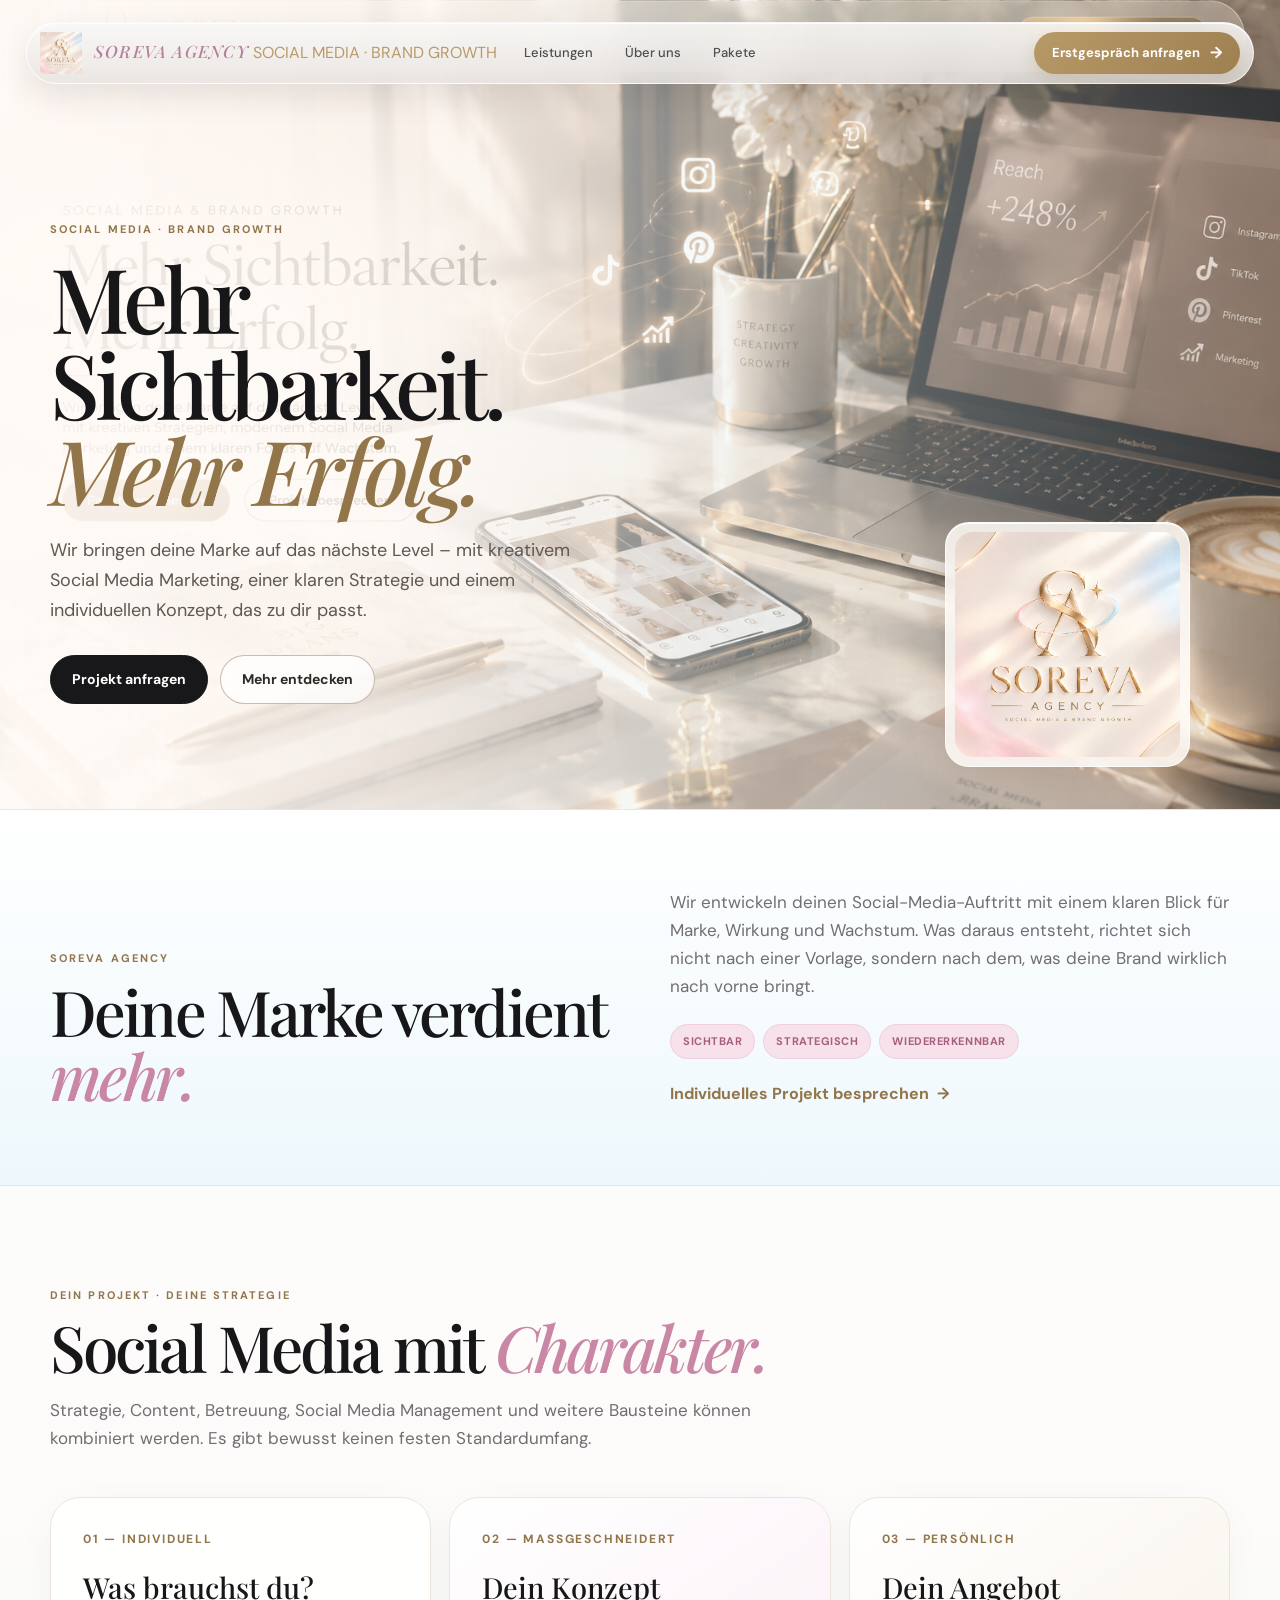
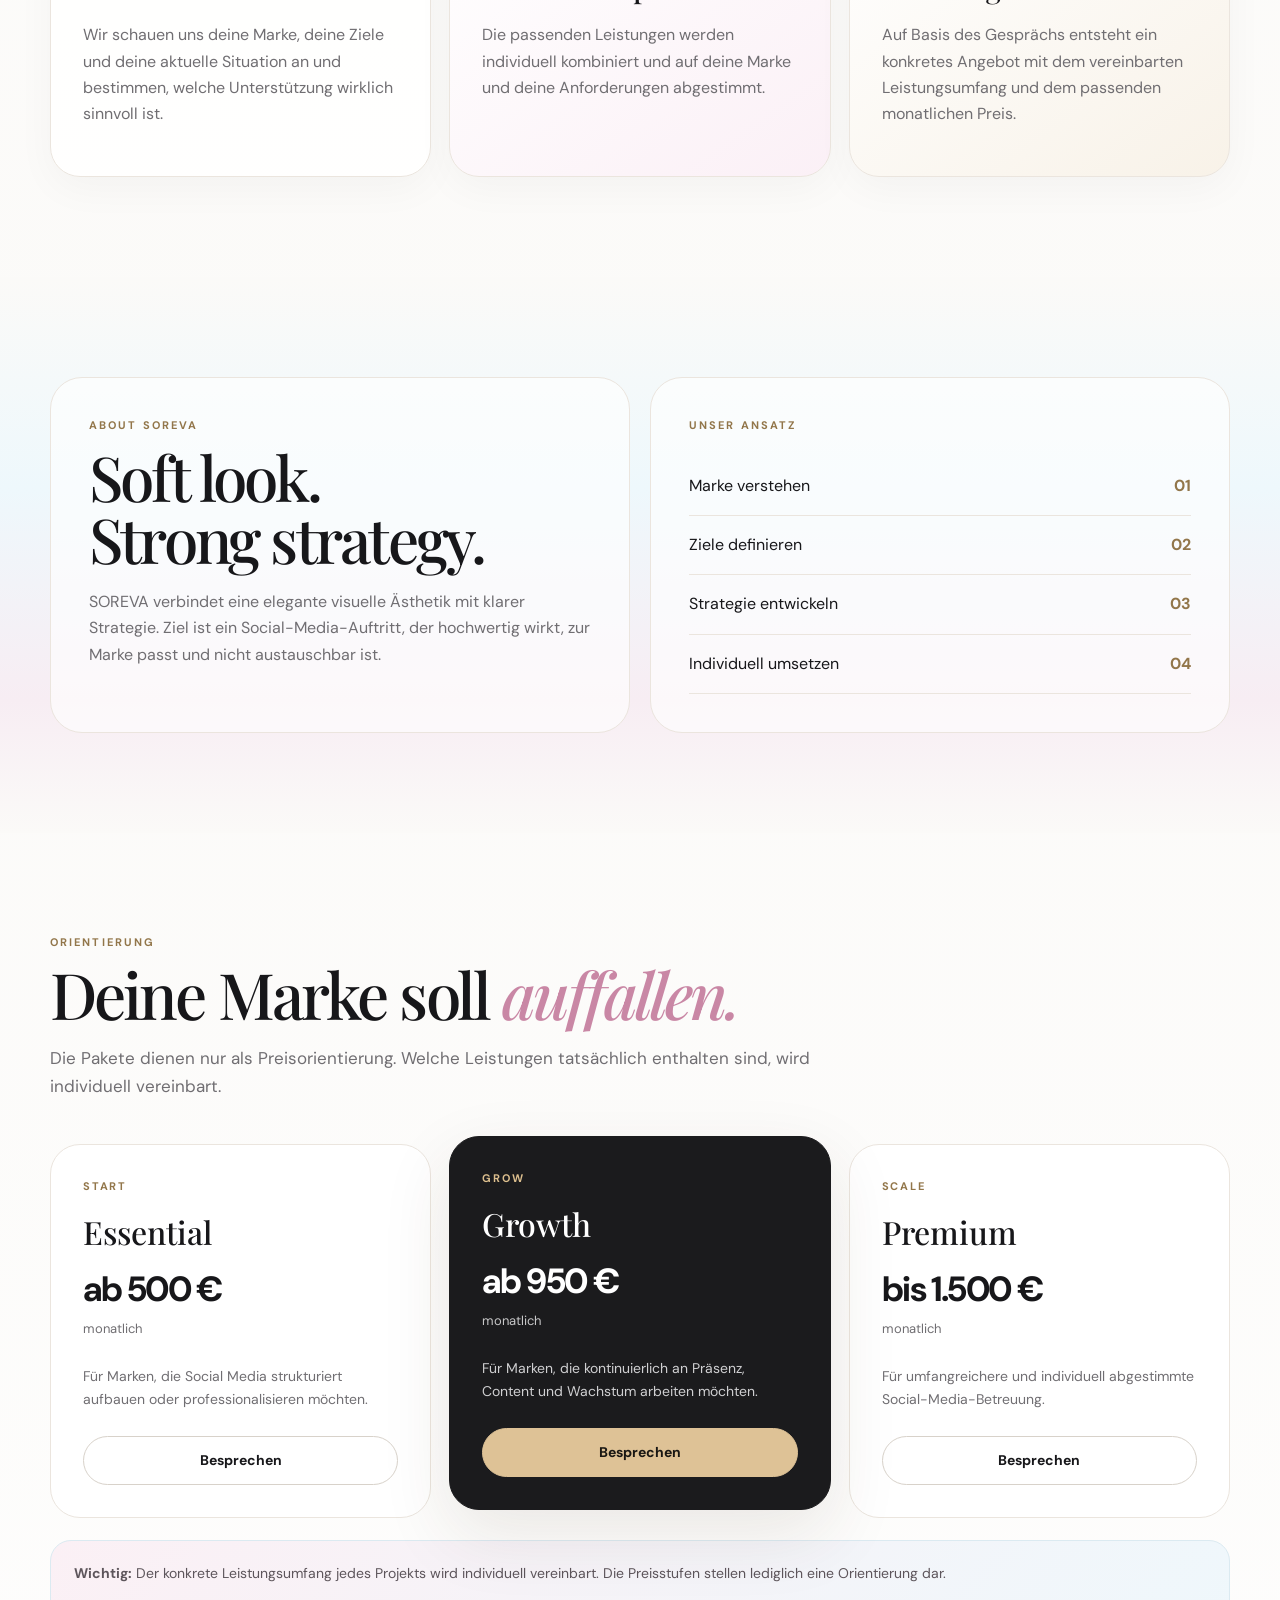
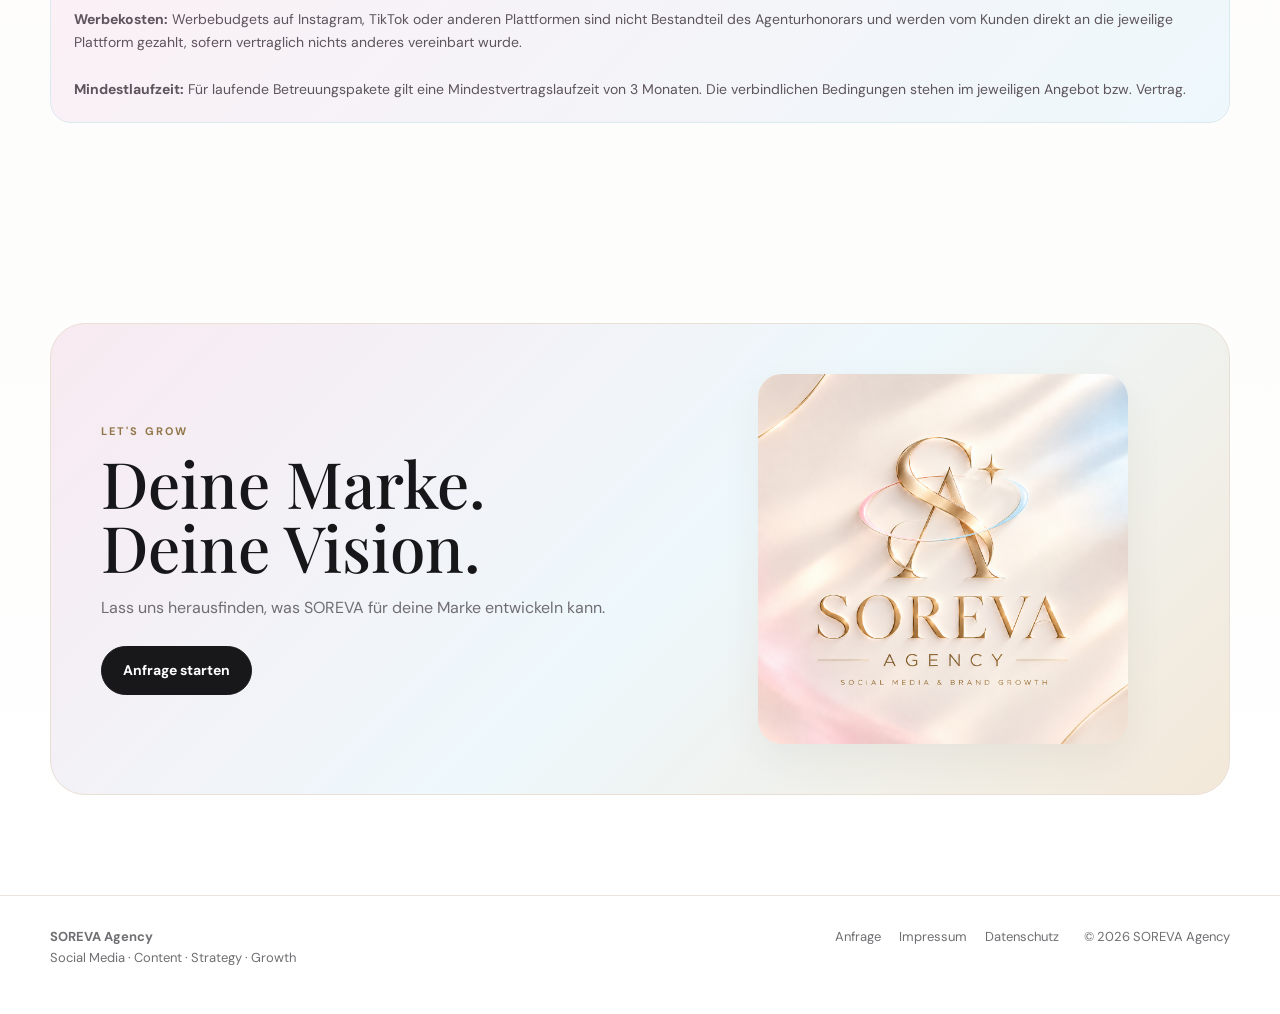
==== index.html @ 7d2bedf1 "Add files via upload" ====
<!DOCTYPE html>
<html lang="de">
<head>
    <meta charset="UTF-8">
    <meta name="viewport" content="width=device-width, initial-scale=1.0">

    <title>SOREVA Agency | Social Media & Brand Growth</title>

    <meta
        name="description"
        content="SOREVA Agency – individuelle Social-Media- und Brand-Growth-Lösungen."
    >

    <link rel="preconnect" href="https://fonts.googleapis.com">
    <link rel="preconnect" href="https://fonts.gstatic.com" crossorigin>

    <link
        href="https://fonts.googleapis.com/css2?family=DM+Sans:wght@400;500;600;700&family=Playfair+Display:ital,wght@0,500;0,600;1,500&display=swap"
        rel="stylesheet"
    >

    <link rel="stylesheet" href="style.css">
</head>

<body>

<header class="navbar">
    <div class="container nav-shell">
        <a href="index.html" class="brand" aria-label="SOREVA Agency Startseite">
            <img
                src="assets/soreva-logo.png"
                alt="SOREVA Logo"
                class="brand-logo"
            >
            <span class="brand-copy">
                <span class="brand-name">SOREVA AGENCY</span>
                <span class="brand-tagline">SOCIAL MEDIA · BRAND GROWTH</span>
            </span>
        </a>

        <nav class="nav-links" aria-label="Hauptnavigation">
            <a href="index.html#leistungen">Leistungen</a>
            <a href="index.html#ueber-uns">Über uns</a>
            <a href="index.html#pakete">Pakete</a>
            <a href="anfrage.html" class="nav-request">Anfrage</a>
        </nav>

        <a href="anfrage.html" class="nav-cta">
            Erstgespräch anfragen <span>→</span>
        </a>
    </div>
</header>


<main>

    <!-- HERO -->
    <section class="hero hero-image">

        <div class="hero-image-layer"></div>
        <div class="hero-overlay"></div>

        <div class="container hero-grid">

            <div class="hero-content">

                <div class="eyebrow">
                    SOCIAL MEDIA · BRAND GROWTH
                </div>

                <h1>
                    Mehr Sichtbarkeit.
                    <em>Mehr Erfolg.</em>
                </h1>

                <p class="hero-text">
                    Wir bringen deine Marke auf das nächste Level –
                    mit kreativem Social Media Marketing, einer klaren Strategie
                    und einem individuellen Konzept, das zu dir passt.
                </p>

                <div class="hero-buttons">

                    <a href="anfrage.html" class="button button-dark">
                        Projekt anfragen
                    </a>

                    <a href="#leistungen" class="button button-light">
                        Mehr entdecken
                    </a>

                </div>

            </div>

        </div>

        <div class="hero-logo-panel">
            <img
                src="assets/soreva-logo.png"
                alt="SOREVA Agency Logo"
            >
        </div>

    </section>


    <!-- INTRO -->
    <section class="section intro-section">

        <div class="container intro-grid">

            <div>
                <div class="eyebrow">
                    SOREVA AGENCY
                </div>

                <h2>
                    Deine Marke verdient
                    <span class="rose-word">mehr.</span>
                </h2>
            </div>

            <div>
                <p class="lead">
                    Wir entwickeln deinen Social-Media-Auftritt mit einem klaren
                    Blick für Marke, Wirkung und Wachstum. Was daraus entsteht,
                    richtet sich nicht nach einer Vorlage, sondern nach dem,
                    was deine Brand wirklich nach vorne bringt.
                </p>

                <div class="rose-highlight-row">
                    <span>sichtbar</span>
                    <span>strategisch</span>
                    <span>wiedererkennbar</span>
                </div>

                <a href="anfrage.html" class="text-link">
                    Individuelles Projekt besprechen <span>→</span>
                </a>
            </div>

        </div>

    </section>


    <!-- LEISTUNGEN -->
    <section class="section" id="leistungen">

        <div class="container">

            <div class="section-heading">

                <div class="eyebrow">
                    DEIN PROJEKT · DEINE STRATEGIE
                </div>

                <h2>
                    Social Media mit
                    <span class="rose-word">Charakter.</span>
                </h2>

                <p>
                    Strategie, Content, Betreuung, Social Media Management
                    und weitere Bausteine können kombiniert werden.
                    Es gibt bewusst keinen festen Standardumfang.
                </p>

            </div>


            <div class="service-grid">

                <article class="service-card">

                    <div class="service-number">
                        01 — INDIVIDUELL
                    </div>

                    <h3>
                        Was brauchst du?
                    </h3>

                    <p>
                        Wir schauen uns deine Marke, deine Ziele und
                        deine aktuelle Situation an und bestimmen,
                        welche Unterstützung wirklich sinnvoll ist.
                    </p>

                </article>


                <article class="service-card service-card-pink">

                    <div class="service-number">
                        02 — MASSGESCHNEIDERT
                    </div>

                    <h3>
                        Dein Konzept
                    </h3>

                    <p>
                        Die passenden Leistungen werden individuell
                        kombiniert und auf deine Marke und deine
                        Anforderungen abgestimmt.
                    </p>

                </article>


                <article class="service-card service-card-beige">

                    <div class="service-number">
                        03 — PERSÖNLICH
                    </div>

                    <h3>
                        Dein Angebot
                    </h3>

                    <p>
                        Auf Basis des Gesprächs entsteht ein konkretes
                        Angebot mit dem vereinbarten Leistungsumfang
                        und dem passenden monatlichen Preis.
                    </p>

                </article>

            </div>

        </div>

    </section>


    <!-- ABOUT -->
    <section class="about-section" id="ueber-uns">

        <div class="container about-grid">

            <div class="about-box about-main">

                <div class="eyebrow">
                    ABOUT SOREVA
                </div>

                <h2>
                    Soft look.
                    <br>
                    Strong strategy.
                </h2>

                <p>
                    SOREVA verbindet eine elegante visuelle Ästhetik
                    mit klarer Strategie. Ziel ist ein Social-Media-Auftritt,
                    der hochwertig wirkt, zur Marke passt und nicht austauschbar ist.
                </p>

            </div>


            <div class="about-box">

                <div class="eyebrow">
                    UNSER ANSATZ
                </div>

                <div class="focus-list">

                    <div>
                        <span>Marke verstehen</span>
                        <strong>01</strong>
                    </div>

                    <div>
                        <span>Ziele definieren</span>
                        <strong>02</strong>
                    </div>

                    <div>
                        <span>Strategie entwickeln</span>
                        <strong>03</strong>
                    </div>

                    <div>
                        <span>Individuell umsetzen</span>
                        <strong>04</strong>
                    </div>

                </div>

            </div>

        </div>

    </section>


    <!-- PAKETE -->
    <section class="section" id="pakete">

        <div class="container">

            <div class="section-heading">

                <div class="eyebrow">
                    ORIENTIERUNG
                </div>

                <h2>
                    Deine Marke soll
                    <span class="rose-word">auffallen.</span>
                </h2>

                <p>
                    Die Pakete dienen nur als Preisorientierung.
                    Welche Leistungen tatsächlich enthalten sind,
                    wird individuell vereinbart.
                </p>

            </div>


            <div class="package-grid">

                <article class="package-card">

                    <div class="package-label">
                        START
                    </div>

                    <h3>
                        Essential
                    </h3>

                    <div class="price">
                        ab 500 €
                    </div>

                    <div class="price-info">
                        monatlich
                    </div>

                    <p>
                        Für Marken, die Social Media strukturiert
                        aufbauen oder professionalisieren möchten.
                    </p>

                    <a href="anfrage.html?paket=Essential" class="button button-outline">
                        Besprechen
                    </a>

                </article>


                <article class="package-card package-featured">

                    <div class="package-label">
                        GROW
                    </div>

                    <h3>
                        Growth
                    </h3>

                    <div class="price">
                        ab 950 €
                    </div>

                    <div class="price-info">
                        monatlich
                    </div>

                    <p>
                        Für Marken, die kontinuierlich an Präsenz,
                        Content und Wachstum arbeiten möchten.
                    </p>

                    <a href="anfrage.html?paket=Growth" class="button button-gold">
                        Besprechen
                    </a>

                </article>


                <article class="package-card">

                    <div class="package-label">
                        SCALE
                    </div>

                    <h3>
                        Premium
                    </h3>

                    <div class="price">
                        bis 1.500 €
                    </div>

                    <div class="price-info">
                        monatlich
                    </div>

                    <p>
                        Für umfangreichere und individuell abgestimmte
                        Social-Media-Betreuung.
                    </p>

                    <a href="anfrage.html?paket=Premium" class="button button-outline">
                        Besprechen
                    </a>

                </article>

            </div>


            <div class="important-info">

                <strong>Wichtig:</strong>

                Der konkrete Leistungsumfang jedes Projekts wird
                individuell vereinbart. Die Preisstufen stellen lediglich
                eine Orientierung dar.

                <br><br>

                <strong>Werbekosten:</strong>

                Werbebudgets auf Instagram, TikTok oder anderen Plattformen
                sind nicht Bestandteil des Agenturhonorars und werden vom
                Kunden direkt an die jeweilige Plattform gezahlt, sofern
                vertraglich nichts anderes vereinbart wurde.

                <br><br>

                <strong>Mindestlaufzeit:</strong>

                Für laufende Betreuungspakete gilt eine Mindestvertragslaufzeit
                von 3 Monaten. Die verbindlichen Bedingungen stehen im
                jeweiligen Angebot bzw. Vertrag.

            </div>

        </div>

    </section>


    <!-- CTA -->
    <section class="cta-section" id="kontakt">

        <div class="container">

            <div class="cta-card">

                <div>

                    <div class="eyebrow">
                        LET'S GROW
                    </div>

                    <h2>
                        Deine Marke.
                        <br>
                        Deine Vision.
                    </h2>

                    <p>
                        Lass uns herausfinden, was SOREVA für
                        deine Marke entwickeln kann.
                    </p>

                    <a href="anfrage.html" class="button button-dark">
                        Anfrage starten
                    </a>

                </div>


                <div class="cta-logo">

                    <img
                        src="assets/soreva-logo.png"
                        alt="SOREVA Agency Logo"
                    >

                </div>

            </div>

        </div>

    </section>

</main>


<footer class="footer">

    <div class="container footer-inner">

        <div>

            <strong>SOREVA Agency</strong>

            <br>

            Social Media · Content · Strategy · Growth

        </div>


        <div class="footer-nav">

            <a href="anfrage.html">
                Anfrage
            </a>

            <a href="impressum.html">
                Impressum
            </a>

            <a href="datenschutz.html">
                Datenschutz
            </a>

        </div>


        <div>
            © <span id="year"></span> SOREVA Agency
        </div>

    </div>

</footer>


<script src="script.js"></script>

</body>
</html>
---- style.css ----
:root {
    --white: #ffffff;
    --ivory: #fbfaf8;
    --ink: #17171a;
    --gray: #706e72;

    --gold: #b99b6a;
    --gold-dark: #92764a;

    --champagne: #eee1ce;

    --pink: #f4dce8;
    --pink-light: #fbf0f5;

    --blue: #dbeaf2;

    --line: #ebe5de;

    --shadow:
        0 25px 70px rgba(67, 47, 26, 0.10);
}


* {
    box-sizing: border-box;
    margin: 0;
    padding: 0;
}


html {
    scroll-behavior: smooth;
}


body {
    min-height: 100vh;

    background:
        linear-gradient(
            180deg,
            #ffffff 0%,
            #fbfaf8 48%,
            #ffffff 100%
        );

    color: var(--ink);

    font-family:
        "DM Sans",
        Arial,
        sans-serif;

    line-height: 1.65;
}


a {
    text-decoration: none;
    color: inherit;
}


.container {
    width: min(
        1180px,
        calc(100% - 36px)
    );

    margin-inline: auto;
}


/* -------------------------
   NAV
------------------------- */

.navbar {
    position: sticky;
    top: 0;
    z-index: 50;

    background:
        rgba(255, 255, 255, 0.90);

    backdrop-filter: blur(16px);

    border-bottom:
        1px solid rgba(235, 229, 222, 0.85);
}


.nav-inner {
    min-height: 82px;

    display: flex;

    align-items: center;

    justify-content: space-between;

    gap: 24px;
}


.brand {
    display: inline-flex;
    align-items: center;
}


.brand-logo {
    width: 150px;
    height: 62px;

    display: block;

    object-fit: contain;
    object-position: center;
}


.nav-links {
    display: flex;

    align-items: center;

    gap: 28px;

    font-size: 14px;
}


.nav-links a {
    transition: .2s ease;
}


.nav-links a:hover {
    color: var(--gold-dark);
}


/* -------------------------
   BUTTONS
------------------------- */

.button {
    display: inline-flex;

    align-items: center;
    justify-content: center;

    min-height: 46px;

    padding:
        12px 21px;

    border-radius: 999px;

    border: 1px solid transparent;

    font-size: 14px;

    font-weight: 700;

    cursor: pointer;

    transition:
        transform .2s ease,
        box-shadow .2s ease,
        background .2s ease;
}


.button:hover {
    transform: translateY(-2px);
}


.button-dark {
    color: white;

    background: #18181a;

    border-color: #18181a;
}


.button-dark:hover {
    box-shadow:
        0 12px 28px rgba(0, 0, 0, .13);
}


.button-outline {
    background:
        rgba(255, 255, 255, .82);

    border-color:
        #d8d2ca;
}


.button-gold {
    color: #191713;

    background: #dec296;

    border-color: #dec296;
}


/* -------------------------
   TYPOGRAPHY
------------------------- */

.eyebrow {
    font-size: 11px;

    letter-spacing: .19em;

    text-transform: uppercase;

    color: var(--gold-dark);

    font-weight: 700;
}


h1,
h2,
h3 {
    font-family:
        "Playfair Display",
        Georgia,
        serif;

    font-weight: 500;
}


.text-link {
    display: inline-flex;

    align-items: center;

    gap: 8px;

    margin-top: 20px;

    color: var(--gold-dark);

    font-weight: 700;
}


.text-link span {
    transition: transform .2s ease;
}


.text-link:hover span {
    transform: translateX(5px);
}


/* -------------------------
   HERO
------------------------- */

.hero {
    position: relative;

    overflow: hidden;

    min-height: 720px;

    padding:
        90px 0
        85px;
}


.hero-grid {
    position: relative;

    z-index: 2;

    display: grid;

    grid-template-columns:
        1fr 1fr;

    gap: 55px;

    align-items: center;
}


.hero-content {
    padding-top: 10px;
}


.hero h1 {
    max-width: 780px;

    margin:
        16px 0
        24px;

    font-size:
        clamp(54px, 7vw, 91px);

    line-height: .96;

    letter-spacing:
        -.055em;
}


.hero h1 em {
    display: block;

    color:
        var(--gold-dark);

    font-style: italic;
}


.hero-text {
    max-width: 620px;

    color: var(--gray);

    font-size: 18px;
}


.hero-buttons {
    display: flex;

    flex-wrap: wrap;

    gap: 12px;

    margin-top: 30px;
}


.hero-mini {
    display: flex;

    flex-wrap: wrap;

    gap: 20px;

    margin-top: 28px;

    color: #7a746b;

    font-size: 13px;
}


.hero-mini div {
    display: flex;

    align-items: center;

    gap: 8px;
}


.hero-mini span {
    color: var(--gold);
}


/* -------------------------
   HERO VISUAL
------------------------- */

.hero-visual {
    position: relative;

    width:
        min(510px, 94vw);

    aspect-ratio:
        1 / 1;

    margin-inline: auto;

    border-radius: 50%;

    overflow: hidden;

    background:
        radial-gradient(
            circle at 30% 27%,
            rgba(255, 255, 255, .98),
            transparent 23%
        ),
        radial-gradient(
            circle at 72% 71%,
            rgba(244, 214, 228, .80),
            transparent 34%
        ),
        radial-gradient(
            circle at 45% 52%,
            rgba(239, 225, 209, .90),
            transparent 52%
        ),
        linear-gradient(
            145deg,
            #fffdfb,
            #f7eee9 55%,
            #eee1df
        );

    box-shadow:
        inset
            0 0 0 1px
            rgba(255, 255, 255, .95),
        0 35px 90px
            rgba(85, 61, 38, .13);
}


.hero-visual::before {
    content: "";

    position: absolute;

    inset: 7%;

    border:
        1px solid
        rgba(185, 155, 106, .29);

    border-radius: 50%;
}


.hero-visual::after {
    content: "";

    position: absolute;

    inset: 16%;

    border:
        1px solid
        rgba(255, 255, 255, .94);

    border-radius: 50%;
}


.hero-decor {
    position: absolute;

    border-radius: 50%;

    filter:
        blur(2px);

    pointer-events: none;
}


.decor-top {
    width: 500px;
    height: 500px;

    right: -200px;
    top: -210px;

    background:
        radial-gradient(
            circle,
            rgba(242, 215, 229, .65),
            transparent 69%
        );
}


.decor-bottom {
    width: 420px;
    height: 420px;

    left: -190px;
    bottom: -230px;

    background:
        radial-gradient(
            circle,
            rgba(220, 236, 244, .60),
            transparent 69%
        );
}


.visual-orbit {
    position: absolute;

    left: 50%;
    top: 50%;

    border-radius: 50%;

    transform-origin: center;
}


.orbit-gold {
    width: 73%;
    height: 29%;

    transform:
        translate(-50%, -50%)
        rotate(21deg);

    border:
        2px solid
        rgba(185, 155, 106, .88);
}


.orbit-pink {
    width: 73%;
    height: 29%;

    transform:
        translate(-50%, -50%)
        rotate(-23deg);

    border:
        2px solid
        rgba(244, 184, 214, .85);
}


.orbit-blue {
    width: 63%;
    height: 25%;

    transform:
        translate(-50%, -50%)
        rotate(67deg);

    border:
        2px solid
        rgba(179, 218, 240, .88);
}


.visual-glow {
    position: absolute;

    border-radius: 50%;
}


.glow-pink {
    width: 240px;
    height: 240px;

    left: -15px;
    top: 10px;

    background:
        radial-gradient(
            circle,
            rgba(247, 203, 222, .62),
            transparent 70%
        );
}


.glow-blue {
    width: 280px;
    height: 280px;

    right: -25px;
    bottom: -5px;

    background:
        radial-gradient(
            circle,
            rgba(205, 227, 241, .70),
            transparent 71%
        );
}


.visual-monogram {
    position: absolute;

    inset: 0;

    display: flex;

    align-items: center;

    justify-content: center;

    font-family:
        "Playfair Display",
        serif;

    font-size:
        clamp(100px, 13vw, 155px);

    color:
        #ad8d5c;

    text-shadow:
        1px 1px 0 #faecd7,
        0 12px 30px
            rgba(111, 82, 45, .17);
}


.visual-monogram span:first-child {
    z-index: 2;

    transform:
        translate(19px, -18px)
        rotate(-6deg);
}


.visual-monogram span:last-child {
    transform:
        translate(-17px, 24px)
        rotate(7deg);

    color:
        #d0ad73;
}


.spark {
    position: absolute;

    color:
        #a98249;

    text-shadow:
        0 4px 16px
            rgba(133, 98, 48, .18);
}


.spark-1 {
    top: 23%;
    right: 21%;

    font-size: 33px;
}


.spark-2 {
    left: 21%;
    bottom: 24%;

    font-size: 20px;
}


.spark-3 {
    left: 14%;
    top: 42%;

    font-size: 17px;
}


.visual-caption {
    position: absolute;

    left: 50%;
    bottom: 12%;

    transform:
        translateX(-50%);

    width: 84%;

    text-align: center;

    color:
        #906f40;
}


.visual-caption span {
    display: block;

    font-family:
        "Playfair Display",
        serif;

    font-size: 23px;

    letter-spacing:
        .23em;
}


.visual-caption small {
    display: block;

    margin-top: 4px;

    font-size: 8px;

    letter-spacing:
        .22em;

    color:
        #9d8768;
}


/* -------------------------
   SECTIONS
------------------------- */

.section {
    padding:
        100px 0;
}


.intro-section {
    padding-top: 78px;
    padding-bottom: 78px;

    border-top:
        1px solid var(--line);

    border-bottom:
        1px solid var(--line);
}


.intro-grid {
    display: grid;

    grid-template-columns:
        1fr 1fr;

    gap: 60px;

    align-items: end;
}


.intro-grid h2 {
    max-width: 650px;

    margin-top: 11px;

    font-size:
        clamp(40px, 5vw, 63px);

    line-height: 1.02;

    letter-spacing:
        -.045em;
}


.lead {
    color:
        var(--gray);

    font-size: 17px;
}


/* -------------------------
   SECTION HEADING
------------------------- */

.section-heading {
    max-width: 760px;

    margin-bottom: 44px;
}


.section-heading h2 {
    margin:
        10px 0
        17px;

    font-size:
        clamp(42px, 5vw, 66px);

    line-height:
        1.02;

    letter-spacing:
        -.045em;
}


.section-heading p {
    color:
        var(--gray);

    font-size: 17px;
}


/* -------------------------
   SERVICES
------------------------- */

.service-grid {
    display: grid;

    grid-template-columns:
        repeat(3, 1fr);

    gap: 18px;
}


.service-card {
    min-height: 280px;

    padding: 32px;

    border:
        1px solid var(--line);

    border-radius:
        30px;

    background:
        rgba(255, 255, 255, .90);

    box-shadow:
        0 12px 40px rgba(41, 29, 15, .035);
}


.service-card-pink {
    background:
        linear-gradient(
            145deg,
            #fff,
            #fbf0f6
        );
}


.service-card-beige {
    background:
        linear-gradient(
            145deg,
            #fff,
            #f8f2e8
        );
}


.service-number {
    color:
        var(--gold-dark);

    font-size: 12px;

    letter-spacing:
        .15em;

    font-weight: 700;
}


.service-card h3 {
    margin:
        15px 0
        10px;

    font-size: 29px;
}


.service-card p {
    color:
        var(--gray);
}


/* -------------------------
   ABOUT
------------------------- */

.about-section {
    padding:
        100px 0;

    background:
        linear-gradient(
            180deg,
            #fbfaf8,
            #f7edf3 62%,
            #fbfaf8
        );
}


.about-grid {
    display: grid;

    grid-template-columns:
        1fr 1fr;

    gap: 20px;
}


.about-box {
    padding: 38px;

    border:
        1px solid var(--line);

    border-radius:
        32px;

    background:
        rgba(255, 255, 255, .65);
}


.about-main h2 {
    margin:
        12px 0
        18px;

    font-size:
        clamp(42px, 5vw, 62px);

    line-height:
        1.01;

    letter-spacing:
        -.045em;
}


.about-box p {
    max-width: 650px;

    color:
        var(--gray);

    font-size: 16px;
}


.focus-list {
    margin-top: 23px;
}


.focus-list div {
    display: flex;

    justify-content: space-between;

    gap: 20px;

    padding:
        16px 0;

    border-bottom:
        1px solid var(--line);
}


.focus-list strong {
    color:
        var(--gold-dark);
}


/* -------------------------
   PACKAGES
------------------------- */

.package-grid {
    display: grid;

    grid-template-columns:
        repeat(3, 1fr);

    gap: 18px;
}


.package-card {
    min-height: 365px;

    display: flex;

    flex-direction: column;

    padding: 32px;

    border:
        1px solid var(--line);

    border-radius:
        30px;

    background:
        #fff;
}


.package-featured {
    color:
        #fff;

    background:
        #1b1b1d;

    border-color:
        #1b1b1d;

    box-shadow:
        var(--shadow);

    transform:
        translateY(-8px);
}


.package-label {
    color:
        var(--gold-dark);

    font-size: 11px;

    letter-spacing:
        .16em;

    font-weight: 700;
}


.package-featured .package-label {
    color:
        #ddbf8e;
}


.package-card h3 {
    margin:
        11px 0
        2px;

    font-size:
        32px;
}


.price {
    font-size:
        35px;

    font-weight: 700;

    letter-spacing:
        -.04em;
}


.price-info {
    color:
        var(--gray);

    font-size: 13px;
}


.package-featured .price-info {
    color:
        #c7c7c8;
}


.package-card p {
    margin:
        25px 0
        25px;

    color:
        var(--gray);

    font-size: 14px;
}


.package-featured p {
    color:
        #d0d0d2;
}


.package-card .button {
    margin-top: auto;
    width: 100%;
}


.important-info {
    margin-top: 22px;

    padding:
        21px 23px;

    border:
        1px solid #efdfe6;

    border-radius:
        21px;

    background:
        var(--pink-light);

    color:
        #5d555b;

    font-size: 14px;
}


/* -------------------------
   CTA
------------------------- */

.cta-section {
    padding:
        100px 0;
}


.cta-card {
    display: grid;

    grid-template-columns:
        1.1fr .9fr;

    gap: 30px;

    align-items: center;

    padding:
        50px;

    border:
        1px solid #eadfd5;

    border-radius:
        35px;

    background:
        linear-gradient(
            135deg,
            #f8eaf1,
            #f3e8d8
        );
}


.cta-card h2 {
    margin:
        11px 0
        17px;

    font-size:
        clamp(44px, 5vw, 67px);

    line-height:
        .99;
}


.cta-card p {
    max-width: 570px;

    margin-bottom: 25px;

    color:
        var(--gray);
}


.cta-logo {
    display: flex;

    justify-content: center;
}


.cta-logo img {
    width:
        min(370px, 90%);

    border-radius:
        24px;

    box-shadow:
        0 15px 40px
        rgba(67,47,26,.06);
}


/* -------------------------
   FOOTER
------------------------- */

.footer {
    border-top:
        1px solid var(--line);

    padding:
        30px 0
        45px;

    color:
        var(--gray);

    font-size: 13px;
}


.footer-inner {
    display: grid;

    grid-template-columns:
        1fr auto auto;

    gap: 25px;

    align-items: start;
}


.footer-nav {
    display: flex;

    gap: 18px;

    flex-wrap: wrap;
}


.footer-nav a:hover {
    color:
        var(--gold-dark);
}


/* -------------------------
   FORM PAGE
------------------------- */

.form-section {
    min-height:
        calc(100vh - 170px);

    padding:
        90px 0;

    background:
        radial-gradient(
            circle at 82% 13%,
            rgba(245, 220, 233, .72),
            transparent 28%
        ),
        linear-gradient(
            180deg,
            #ffffff,
            #fbfaf8
        );
}


.form-layout {
    display: grid;

    grid-template-columns:
        .86fr 1.14fr;

    gap: 55px;

    align-items: start;
}


.form-intro h1 {
    max-width: 700px;

    margin:
        15px 0
        22px;

    font-size:
        clamp(50px, 6vw, 78px);

    line-height:
        .97;

    letter-spacing:
        -.05em;
}


.form-intro h1 em {
    display: block;

    color:
        var(--gold-dark);

    font-style: italic;
}


.form-intro > p {
    max-width: 570px;

    color:
        var(--gray);

    font-size: 17px;
}


.form-note {
    max-width: 500px;

    margin-top: 30px;

    padding:
        20px;

    border:
        1px solid #efdfe6;

    border-radius:
        20px;

    background:
        var(--pink-light);

    color:
        #5d555b;

    font-size:
        14px;
}


.form-card {
    padding:
        33px;

    border:
        1px solid var(--line);

    border-radius:
        30px;

    background:
        rgba(255,255,255,.97);

    box-shadow:
        var(--shadow);
}


.form-row {
    display: grid;

    grid-template-columns:
        1fr 1fr;

    gap: 16px;
}


.field {
    margin-bottom:
        18px;
}


.field label {
    display: block;

    margin-bottom:
        7px;

    font-size:
        13px;

    font-weight: 700;
}


.field input,
.field select,
.field textarea {
    width: 100%;

    padding:
        13px
        14px;

    border:
        1px solid #ddd6ce;

    border-radius:
        14px;

    background: white;

    color:
        var(--ink);

    font:
        inherit;

    outline: none;

    transition:
        .2s ease;
}


.field textarea {
    resize:
        vertical;

    min-height:
        120px;
}


.field input:focus,
.field select:focus,
.field textarea:focus {
    border-color:
        var(--gold);

    box-shadow:
        0 0 0 3px
        rgba(185,155,106,.12);
}


.checkbox {
    display: flex;

    align-items: flex-start;

    gap: 10px;

    margin:
        4px 0
        18px;

    color:
        var(--gray);

    font-size:
        12px;
}


.checkbox input {
    margin-top:
        3px;
}


.checkbox a {
    color:
        var(--gold-dark);

    text-decoration:
        underline;
}


.form-submit {
    width: 100%;
}


.form-message {
    display: none;

    margin-top:
        14px;

    padding:
        12px 14px;

    border-radius:
        14px;

    background:
        #f4ecdf;

    color:
        #5b4e3e;

    font-size:
        13px;
}


.form-message.show {
    display: block;
}


.form-hint {
    margin-top:
        11px;

    color:
        var(--gray);

    text-align:
        center;

    font-size:
        12px;
}


/* -------------------------
   LEGAL
------------------------- */

.legal-section {
    min-height:
        calc(100vh - 170px);

    padding:
        90px 0;

    background:
        radial-gradient(
            circle at 84% 12%,
            rgba(245, 220, 233, .58),
            transparent 25%
        ),
        #fbfaf8;
}


.legal-content {
    max-width:
        900px;
}


.legal-content h1 {
    margin:
        15px 0
        32px;

    font-size:
        clamp(52px, 6vw, 78px);

    line-height:
        .98;
}


.legal-content h3 {
    margin:
        35px 0
        10px;

    font-size:
        28px;
}


.legal-content p {
    color:
        #59575b;

    margin-bottom:
        17px;
}


.legal-content a {
    color:
        var(--gold-dark);
}


.legal-note {
    margin:
        25px 0;

    padding:
        16px 18px;

    border-left:
        3px solid var(--gold);

    border-radius:
        8px;

    background:
        #f8f3ea;

    color:
        #5b5145;
}


.legal-buttons {
    display: flex;

    flex-wrap: wrap;

    gap: 12px;

    margin-top: 34px;
}


/* -------------------------
   MOBILE
------------------------- */

@media (max-width: 930px) {

    .nav-links {
        display: none;
    }


    .hero-grid,
    .intro-grid,
    .about-grid,
    .package-grid,
    .service-grid,
    .cta-card,
    .form-layout {
        grid-template-columns:
            1fr;
    }


    .hero {
        padding-top:
            60px;
    }


    .hero-visual {
        order:
            -1;

        width:
            min(430px, 90vw);

        margin-bottom:
            15px;
    }


    .package-featured {
        transform:
            none;
    }


    .footer-inner {
        grid-template-columns:
            1fr;
    }


    .form-row {
        grid-template-columns:
            1fr;
    }

}


@media (max-width: 560px) {

    .container {
        width:
            min(
                100% - 24px,
                1180px
            );
    }


    .brand-logo {
        width:
            125px;

        height:
            52px;
    }


    .navbar .button {
        padding:
            10px 15px;

        font-size:
            12px;
    }


    .hero h1 {
        font-size:
            54px;
    }


    .hero {
        min-height:
            auto;
    }


    .hero-visual {
        width:
            min(345px, 92vw);
    }


    .visual-monogram {
        font-size:
            96px;
    }


    .visual-caption span {
        font-size:
            18px;
    }


    .section,
    .about-section,
    .cta-section,
    .legal-section,
    .form-section {
        padding:
            65px 0;
    }


    .about-box,
    .cta-card,
    .form-card,
    .package-card,
    .service-card {
        padding:
            24px;
    }


    .cta-card {
        gap:
            15px;
    }

}


/* =========================
   FLOATING NAVBAR
========================= */

.navbar {
    position: fixed;
    top: 22px;
    left: 0;
    width: 100%;
    z-index: 100;

    background: transparent;
    border: 0;
    backdrop-filter: none;
}

.nav-shell {
    min-height: 62px;
    width: min(1280px, calc(100% - 52px));

    display: grid;
    grid-template-columns: 1fr auto 1fr;
    align-items: center;
    gap: 24px;

    padding: 7px 13px;

    border: 1px solid rgba(255,255,255,.72);
    border-radius: 999px;

    background:
        linear-gradient(
            180deg,
            rgba(249,248,247,.86),
            rgba(229,226,224,.82)
        );

    box-shadow:
        0 12px 32px rgba(27,22,18,.10),
        inset 0 1px 0 rgba(255,255,255,.85);

    backdrop-filter: blur(18px) saturate(115%);
}

.brand {
    justify-self: start;
}

.brand-logo {
    width: 122px;
    height: 50px;
    object-fit: contain;
    display: block;
}

.nav-links {
    justify-self: center;

    display: flex;
    align-items: center;
    gap: 32px;

    font-size: 13px;
    font-weight: 500;
    color: #4f4d4e;
}

.nav-links a {
    white-space: nowrap;
    transition: .2s ease;
}

.nav-links a:hover {
    color: var(--gold-dark);
}

.nav-request {
    display: none;
}

.nav-cta {
    justify-self: end;

    display: inline-flex;
    align-items: center;
    gap: 10px;

    min-height: 42px;
    padding: 10px 18px;

    color: #fff;

    border-radius: 999px;

    background:
        linear-gradient(
            135deg,
            #b89a69,
            #9e7f50
        );

    box-shadow:
        0 7px 16px rgba(146,118,74,.20);

    font-size: 13px;
    font-weight: 700;

    transition: .2s ease;
}

.nav-cta span {
    font-size: 16px;
    line-height: 1;
}

.nav-cta:hover {
    transform: translateY(-1px);
    box-shadow:
        0 10px 20px rgba(146,118,74,.25);
}

/* The fixed bar overlays the hero rather than taking document space. */
.hero {
    padding-top: 142px;
}

/* Responsive */
@media (max-width: 930px) {

    .navbar {
        top: 14px;
    }

    .nav-shell {
        width: min(100% - 24px, 1280px);
        grid-template-columns: 1fr auto;
        min-height: 60px;
        padding-inline: 10px;
    }

    .nav-links {
        display: none;
    }

    .nav-cta {
        justify-self: end;
    }

    .brand-logo {
        width: 118px;
        height: 48px;
    }

    .hero {
        padding-top: 125px;
    }
}

@media (max-width: 560px) {

    .nav-shell {
        min-height: 56px;
        padding: 6px 8px;
    }

    .brand-logo {
        width: 104px;
        height: 44px;
    }

    .nav-cta {
        min-height: 38px;
        padding: 8px 13px;
        font-size: 11px;
    }

    .hero {
        padding-top: 112px;
    }
}


/* =========================
   MARKETING HERO IMAGE
========================= */

.hero-image {
    position: relative;
    min-height: 760px;
    padding: 180px 0 105px;
    overflow: hidden;
    isolation: isolate;
}

.hero-image-layer {
    position: absolute;
    inset: 0;
    z-index: -3;

    background-image: url("assets/hero-marketing.png");
    background-size: cover;
    background-position: center center;
    background-repeat: no-repeat;

    transform: scale(1.01);
}

.hero-overlay {
    position: absolute;
    inset: 0;
    z-index: -2;

    background:
        linear-gradient(
            90deg,
            rgba(255, 250, 246, .92) 0%,
            rgba(255, 250, 246, .80) 31%,
            rgba(255, 250, 246, .34) 59%,
            rgba(255, 250, 246, .04) 100%
        ),
        linear-gradient(
            180deg,
            rgba(255,255,255,.16) 0%,
            rgba(255,255,255,0) 38%,
            rgba(255,255,255,.03) 100%
        );
}

.hero-image .hero-grid {
    min-height: 500px;
    align-items: center;
}

.hero-image .hero-content {
    max-width: 640px;
    padding-top: 40px;
}

.hero-image .hero-text {
    max-width: 570px;
    color: #5e5853;
    font-size: 18px;
}

.button-light {
    background: rgba(255,255,255,.78);
    color: #302a24;
    border-color: rgba(110,91,70,.40);
    backdrop-filter: blur(6px);
}

.button-light:hover {
    background: rgba(255,255,255,.92);
}

@media (max-width: 930px) {
    .hero-image {
        min-height: 720px;
        padding: 160px 0 80px;
    }

    .hero-image-layer {
        background-position: 66% center;
    }

    .hero-overlay {
        background:
            linear-gradient(
                90deg,
                rgba(255, 250, 246, .94) 0%,
                rgba(255, 250, 246, .78) 46%,
                rgba(255, 250, 246, .20) 100%
            );
    }
}

@media (max-width: 560px) {
    .hero-image {
        min-height: 680px;
        padding: 135px 0 70px;
    }

    .hero-image-layer {
        background-position: 67% center;
    }

    .hero-overlay {
        background:
            linear-gradient(
                180deg,
                rgba(255, 250, 246, .95) 0%,
                rgba(255, 250, 246, .87) 41%,
                rgba(255, 250, 246, .32) 100%
            );
    }

    .hero-image .hero-content {
        padding-top: 10px;
    }
}


/* =========================
   HERO LOGO PANEL
========================= */

.hero-logo-panel {
    position: absolute;
    right: clamp(35px, 7vw, 110px);
    bottom: 42px;

    width: min(245px, 30vw);

    padding: 9px;

    border-radius: 24px;

    background:
        rgba(255, 252, 248, .84);

    border:
        1px solid rgba(255,255,255,.76);

    box-shadow:
        0 18px 50px rgba(63, 45, 29, .14),
        inset 0 1px 0 rgba(255,255,255,.95);

    backdrop-filter:
        blur(12px);

    z-index: 4;
}

.hero-logo-panel img {
    width: 100%;
    display: block;

    border-radius: 18px;

    object-fit: cover;
}

@media (max-width: 930px) {
    .hero-logo-panel {
        right: 28px;
        bottom: 28px;
        width: 210px;
    }
}

@media (max-width: 560px) {
    .hero-logo-panel {
        right: 18px;
        bottom: 18px;
        width: 170px;
        border-radius: 18px;
        padding: 6px;
    }

    .hero-logo-panel img {
        border-radius: 14px;
    }
}


/* =========================
   BABY BLUE BRAND ACCENT
========================= */

:root {
    --baby-blue: #d9edf7;
    --baby-blue-soft: #edf7fb;
    --baby-blue-mid: #c7e4f1;
    --baby-blue-deep: #8dbbd0;
}

/* Hero: soft blue light on the image side */
.hero-image-layer {
    background-color: #eaf6fb;
}

.hero-overlay {
    background:
        linear-gradient(
            90deg,
            rgba(255, 250, 246, .94) 0%,
            rgba(255, 250, 246, .82) 28%,
            rgba(229, 244, 250, .35) 62%,
            rgba(229, 244, 250, .08) 100%
        ),
        linear-gradient(
            180deg,
            rgba(255,255,255,.14) 0%,
            rgba(218,238,247,.16) 100%
        );
}

/* Intro */
.intro-section {
    background:
        linear-gradient(
            180deg,
            #ffffff 0%,
            #eef8fc 100%
        );
}

/* Service cards */
.service-card-blue {
    background:
        linear-gradient(
            145deg,
            #ffffff,
            var(--baby-blue-soft)
        );
}

/* About section */
.about-section {
    background:
        linear-gradient(
            180deg,
            #fbfaf8 0%,
            #eef8fc 38%,
            #f7edf3 76%,
            #fbfaf8 100%
        );
}

/* Subtle blue in the info notice */
.important-info {
    background:
        linear-gradient(
            135deg,
            #fbf0f5,
            #eef8fc
        );
    border-color:
        #dbeaf1;
}

/* Form page */
.form-section {
    background:
        radial-gradient(
            circle at 80% 15%,
            rgba(218, 238, 247, .86),
            transparent 27%
        ),
        linear-gradient(
            180deg,
            #ffffff,
            #fbfaf8
        );
}

.form-note {
    background:
        linear-gradient(
            135deg,
            var(--pink-light),
            var(--baby-blue-soft)
        );
    border-color:
        #deebf0;
}

/* CTA */
.cta-card {
    background:
        linear-gradient(
            135deg,
            #f8eaf1 0%,
            #eef8fc 53%,
            #f3e8d8 100%
        );
}

/* Legal pages */
.legal-section {
    background:
        radial-gradient(
            circle at 84% 11%,
            rgba(218, 238, 247, .68),
            transparent 24%
        ),
        #fbfaf8;
}

/* Highlight the primary links slightly blue */
.text-link:hover,
.footer-nav a:hover,
.legal-content a:hover {
    color: var(--baby-blue-deep);
}

/* Fine blue details in the hero decoration */
.orbit-blue {
    border-color:
        rgba(141, 187, 208, .95);
}

.glow-blue {
    background:
        radial-gradient(
            circle,
            rgba(197, 227, 241, .76),
            transparent 71%
        );
}

/* Mobile: keep blue soft and airy */
@media (max-width: 560px) {
    .hero-overlay {
        background:
            linear-gradient(
                180deg,
                rgba(255, 250, 246, .96) 0%,
                rgba(255, 250, 246, .86) 42%,
                rgba(225, 243, 250, .36) 100%
            );
    }
}


/* =========================
   ROSE STATEMENT ACCENTS
========================= */

.rose-word {
    color: #c987a5;
    font-style: italic;
}

.rose-highlight-row {
    display: flex;
    flex-wrap: wrap;
    gap: 8px;
    margin: 24px 0 2px;
}

.rose-highlight-row span {
    display: inline-flex;
    align-items: center;
    justify-content: center;

    padding: 7px 12px;

    border-radius: 999px;

    background: #f7e1eb;

    border: 1px solid #eed0dd;

    color: #a85f7f;

    font-size: 11px;
    font-weight: 700;

    letter-spacing: .05em;
    text-transform: uppercase;
}

.section-heading .rose-word {
    white-space: nowrap;
}

@media (max-width: 560px) {
    .rose-highlight-row {
        gap: 6px;
    }

    .rose-highlight-row span {
        font-size: 10px;
        padding: 6px 10px;
    }
}


/* =========================
   FULL AGENCY NAME IN NAVBAR
========================= */

.brand-name {
    display: inline-flex;
    align-items: baseline;
    gap: 7px;

    font-family:
        "DM Sans",
        Arial,
        sans-serif;

    font-size: 16px;
    line-height: 1;
    font-weight: 700;

    letter-spacing: .11em;

    color: #17171a;
    white-space: nowrap;
}

.brand-name span {
    font-family:
        "Playfair Display",
        Georgia,
        serif;

    font-weight: 500;
    letter-spacing: .12em;

    color: #92764a;
}

@media (max-width: 560px) {
    .brand-name {
        font-size: 13px;
        gap: 5px;
    }
}


/* Logo + ausgeschriebener Name in der Navigation */
.brand {
    display: inline-flex;
    align-items: center;
    gap: 12px;
}

.brand-logo {
    width: 42px;
    height: 42px;
    display: block;
    object-fit: contain;
}

.brand-name {
    display: inline-block;
    font-family: "DM Sans", Arial, sans-serif;
    font-size: 15px;
    font-weight: 700;
    letter-spacing: .12em;
    color: #17171a;
    white-space: nowrap;
}

@media (max-width: 560px) {
    .brand-logo {
        width: 36px;
        height: 36px;
    }

    .brand-name {
        font-size: 12px;
        letter-spacing: .09em;
    }

    .brand {
        gap: 8px;
    }
}


/* Verfeinerter SOREVA-Name neben dem Logo */
.brand-name {
    font-family: "Playfair Display", Georgia, serif;
    font-size: 17px;
    font-weight: 500;
    font-style: italic;
    letter-spacing: .07em;
    color: #b67f9b;
    white-space: nowrap;
}

@media (max-width: 560px) {
    .brand-name {
        font-size: 14px;
        letter-spacing: .05em;
    }
}


/* SOREVA AGENCY in Rose */
.brand-name {
    font-family: "Playfair Display", Georgia, serif;
    font-size: 17px;
    font-weight: 500;
    font-style: italic;
    letter-spacing: .07em;
    line-height: 1.05;
    color: #b67f9b;
    white-space: nowrap;
}

.brand-tagline {
    color: #b99b6a;
}
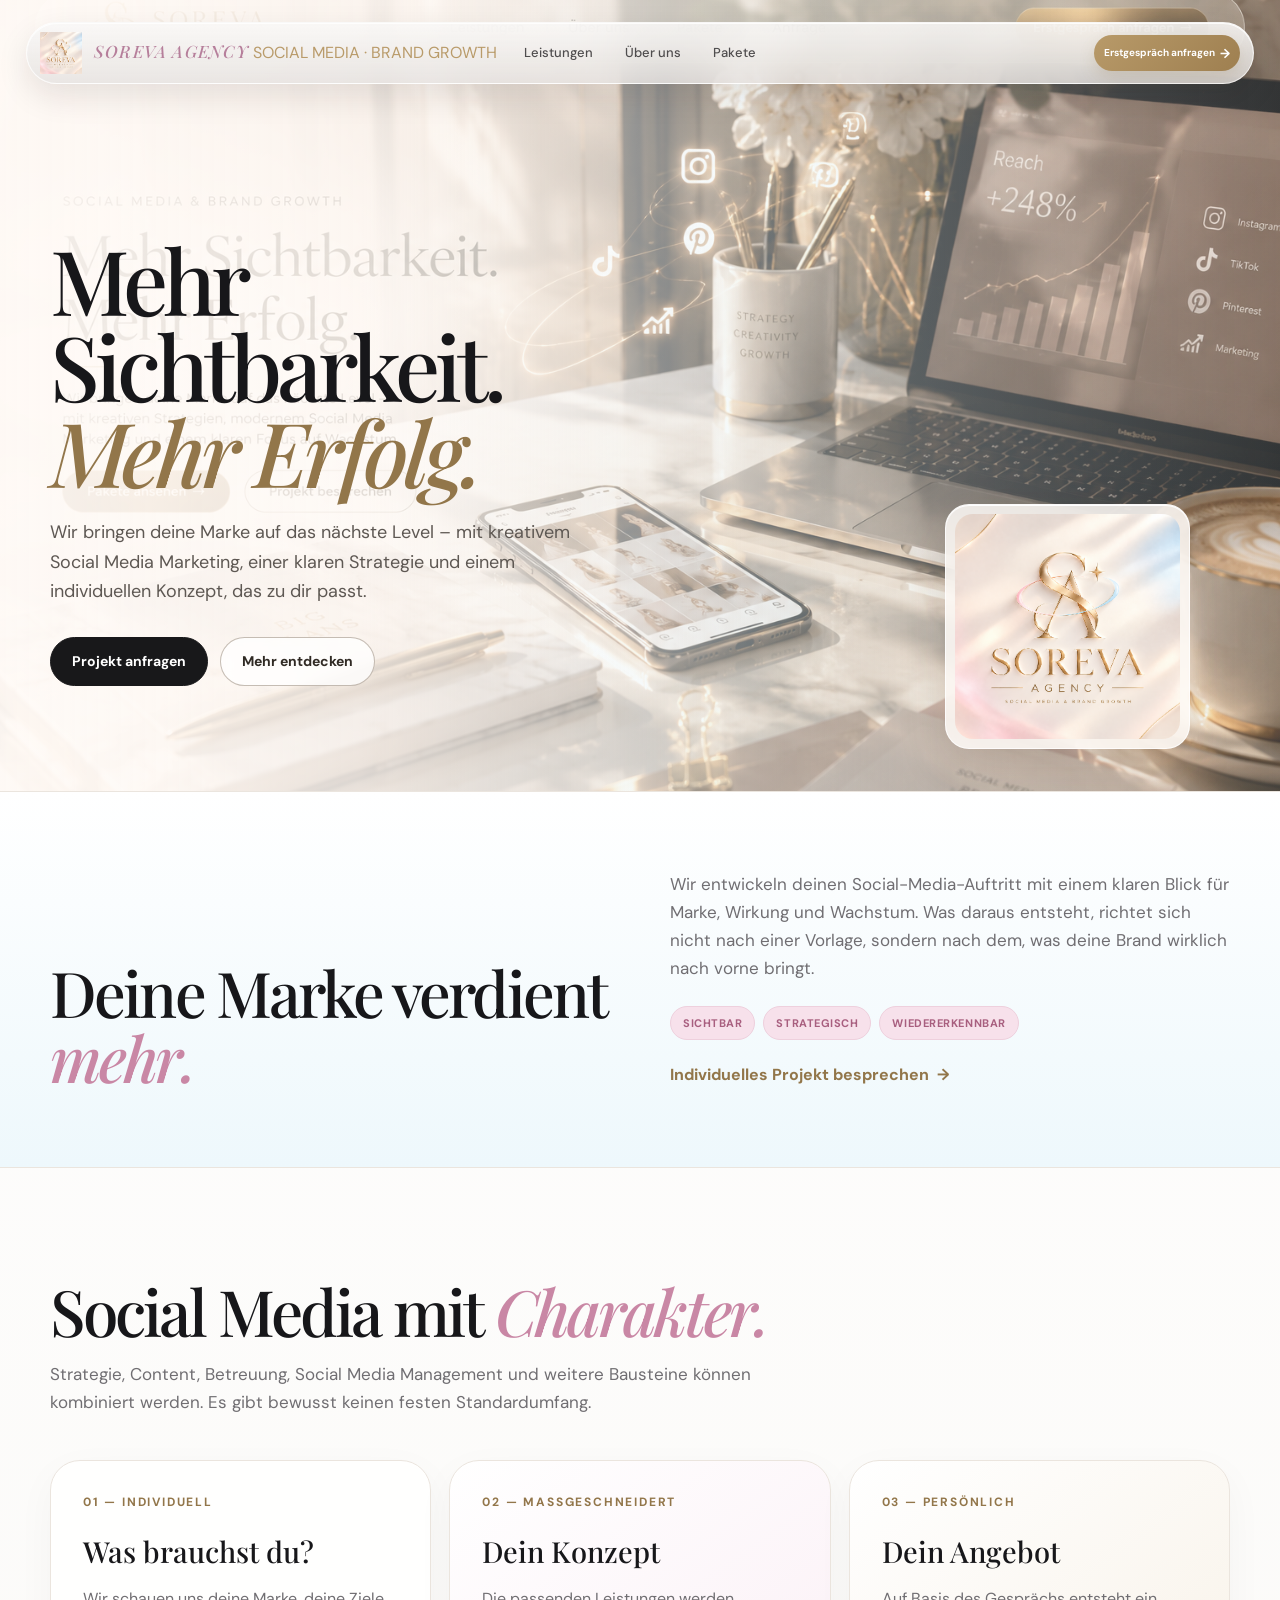
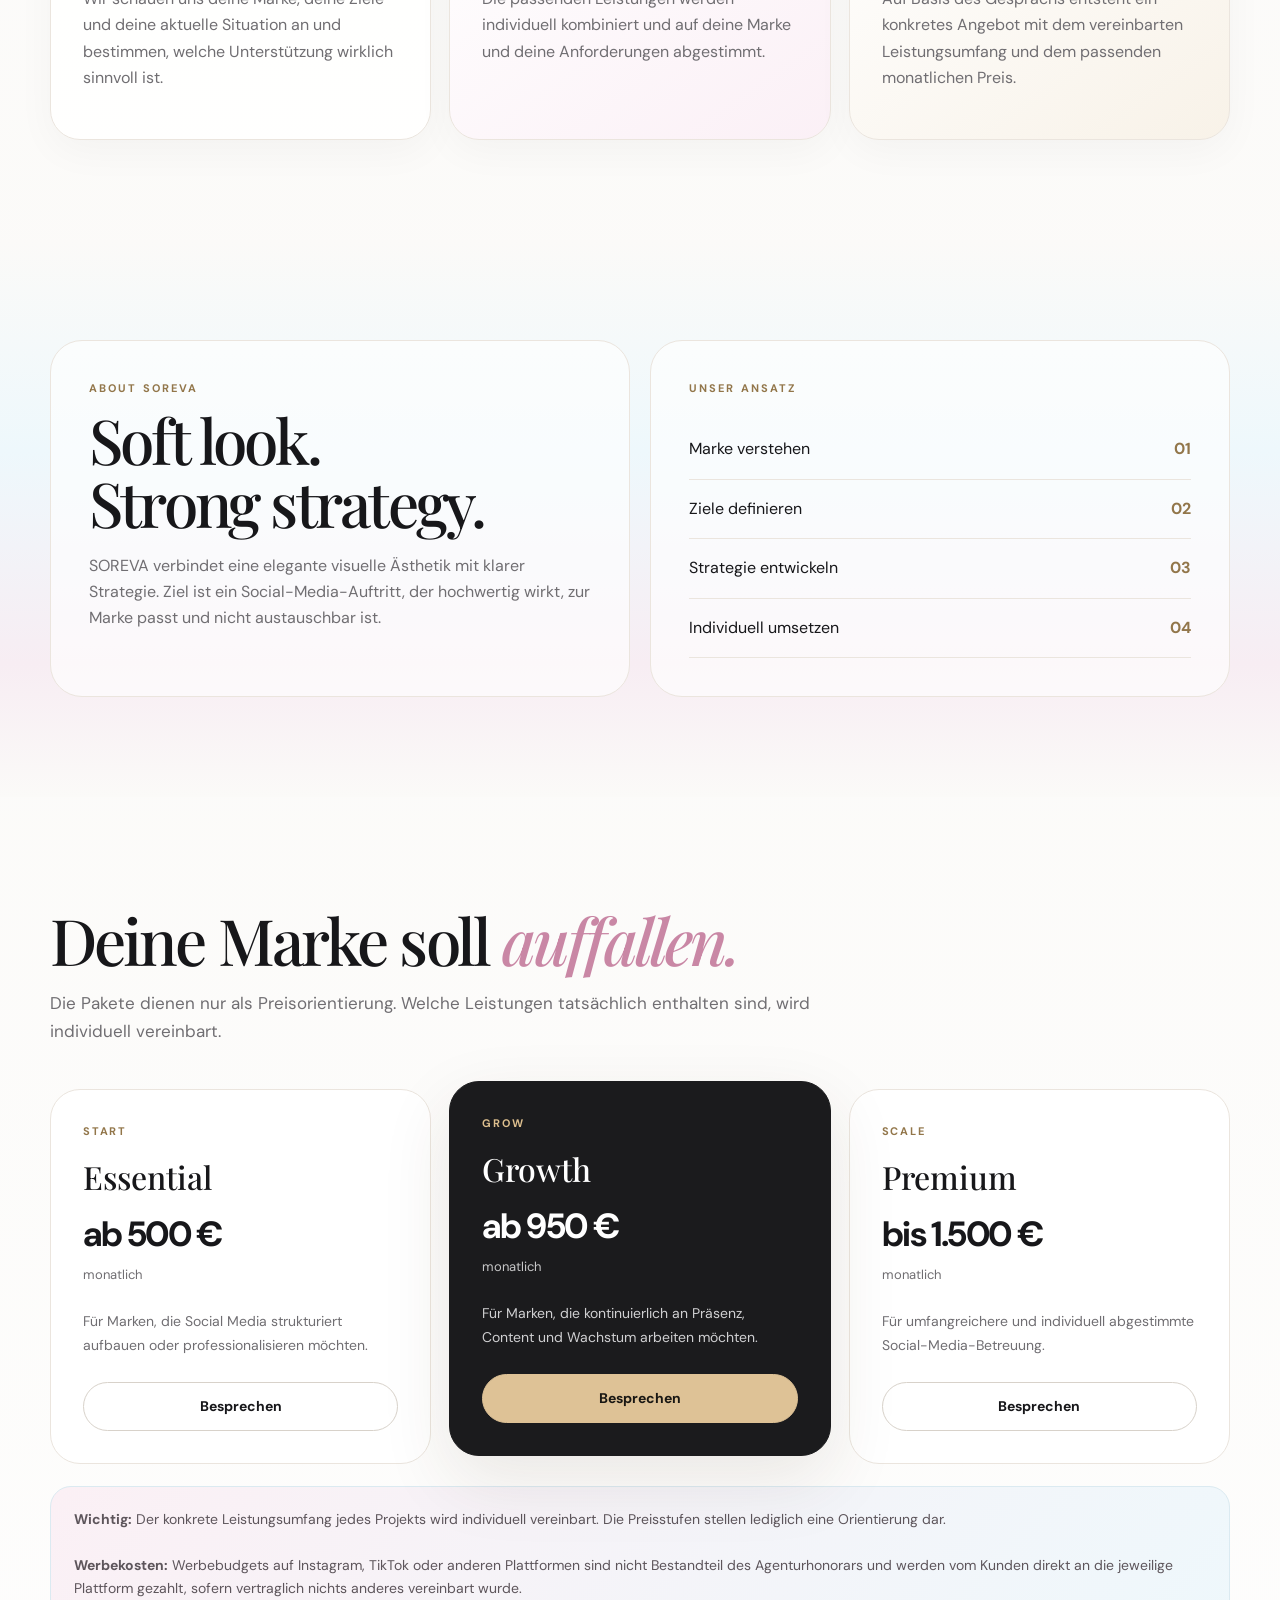
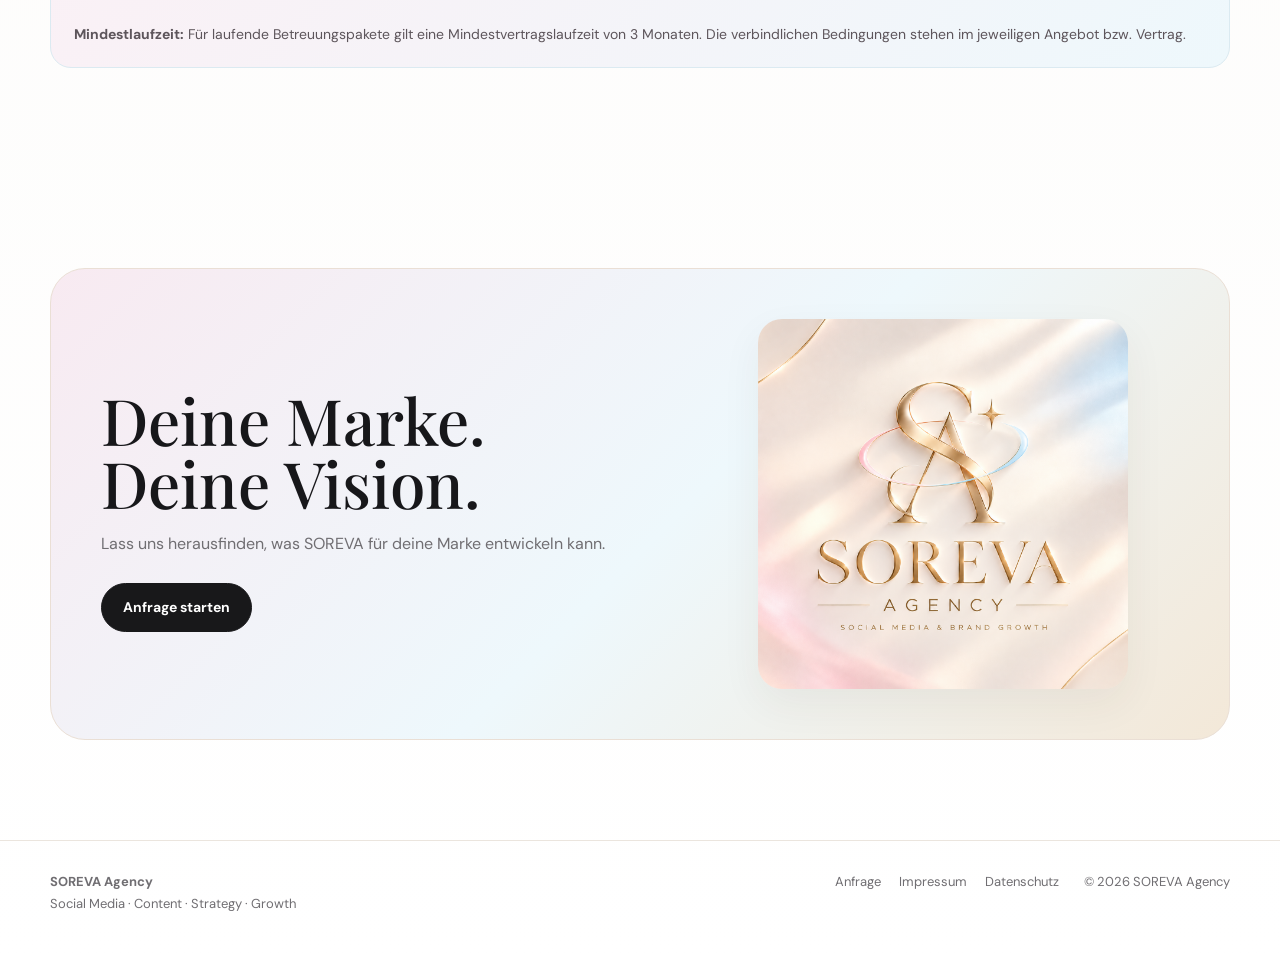
==== commit 2e23ed1b: "Remove eyebrow sections from index.html Removed multiple 'eyebrow' divs from the index.html file to " ====
--- a/index.html
+++ b/index.html
@@ -64,10 +64,6 @@
 
             <div class="hero-content">
 
-                <div class="eyebrow">
-                    SOCIAL MEDIA · BRAND GROWTH
-                </div>
-
                 <h1>
                     Mehr Sichtbarkeit.
                     <em>Mehr Erfolg.</em>
@@ -111,9 +107,6 @@
         <div class="container intro-grid">
 
             <div>
-                <div class="eyebrow">
-                    SOREVA AGENCY
-                </div>
 
                 <h2>
                     Deine Marke verdient
@@ -152,9 +145,6 @@
 
             <div class="section-heading">
 
-                <div class="eyebrow">
-                    DEIN PROJEKT · DEINE STRATEGIE
-                </div>
 
                 <h2>
                     Social Media mit
@@ -305,9 +295,6 @@
 
             <div class="section-heading">
 
-                <div class="eyebrow">
-                    ORIENTIERUNG
-                </div>
 
                 <h2>
                     Deine Marke soll
@@ -458,10 +445,6 @@
 
                 <div>
 
-                    <div class="eyebrow">
-                        LET'S GROW
-                    </div>
-
                     <h2>
                         Deine Marke.
                         <br>
--- a/style.css
+++ b/style.css
@@ -2496,3 +2496,127 @@
 .brand-tagline {
     color: #b99b6a;
 }
+
+
+/* =========================
+   MOBILE NAVIGATION FIX
+========================= */
+
+@media (max-width: 560px) {
+    .navbar {
+        top: 10px;
+    }
+
+    .nav-shell,
+    .nav-inner {
+        width: calc(100% - 18px);
+        min-height: 58px;
+        padding: 6px 8px;
+        grid-template-columns: minmax(0, 1fr) auto;
+        gap: 8px;
+    }
+
+    .brand {
+        min-width: 0;
+        overflow: hidden;
+        gap: 8px;
+    }
+
+    .brand-logo {
+        width: 34px;
+        height: 34px;
+        flex: 0 0 auto;
+    }
+
+    @media (max-width: 560px) {
+    .brand-copy {
+        display: flex;
+        flex-direction: column;
+        align-items: flex-start;
+        gap: 3px;
+    }
+
+    .brand-name {
+        color: #b67f9b;
+        font-family: "Playfair Display", Georgia, serif;
+    }
+
+    .brand-tagline {
+        color: #b99b6a;
+        font-size: 6px;
+        white-space: nowrap;
+    }
+}
+    }
+
+    .nav-cta {
+        min-height: 36px;
+        padding: 8px 10px;
+        gap: 5px;
+        font-size: 10px;
+        white-space: nowrap;
+        flex-shrink: 0;
+    }
+
+    .nav-cta span {
+        font-size: 13px;
+    }
+}
+
+
+
+/* =========================
+   HERO LOGO / CTA MOBILE FIX
+========================= */
+
+.hero-logo-panel {
+    position: absolute;
+    right: clamp(30px, 7vw, 110px);
+    bottom: 34px;
+    width: min(230px, 26vw);
+    z-index: 3;
+}
+
+@media (max-width: 930px) {
+    .hero-logo-panel {
+        right: 24px;
+        bottom: 22px;
+        width: 190px;
+    }
+
+    .hero-image .hero-content {
+        position: relative;
+        z-index: 5;
+        max-width: 620px;
+        padding-bottom: 150px;
+    }
+}
+
+@media (max-width: 560px) {
+    .hero-image {
+        min-height: 760px;
+        padding-bottom: 250px;
+    }
+
+    .hero-image .hero-content {
+        padding-bottom: 0;
+    }
+
+    .hero-logo-panel {
+        right: 50%;
+        bottom: 26px;
+        transform: translateX(50%);
+        width: 155px;
+        z-index: 2;
+    }
+
+    .hero-buttons {
+        position: relative;
+        z-index: 10;
+    }
+
+    .hero-buttons .button {
+        position: relative;
+        z-index: 11;
+    }
+}
